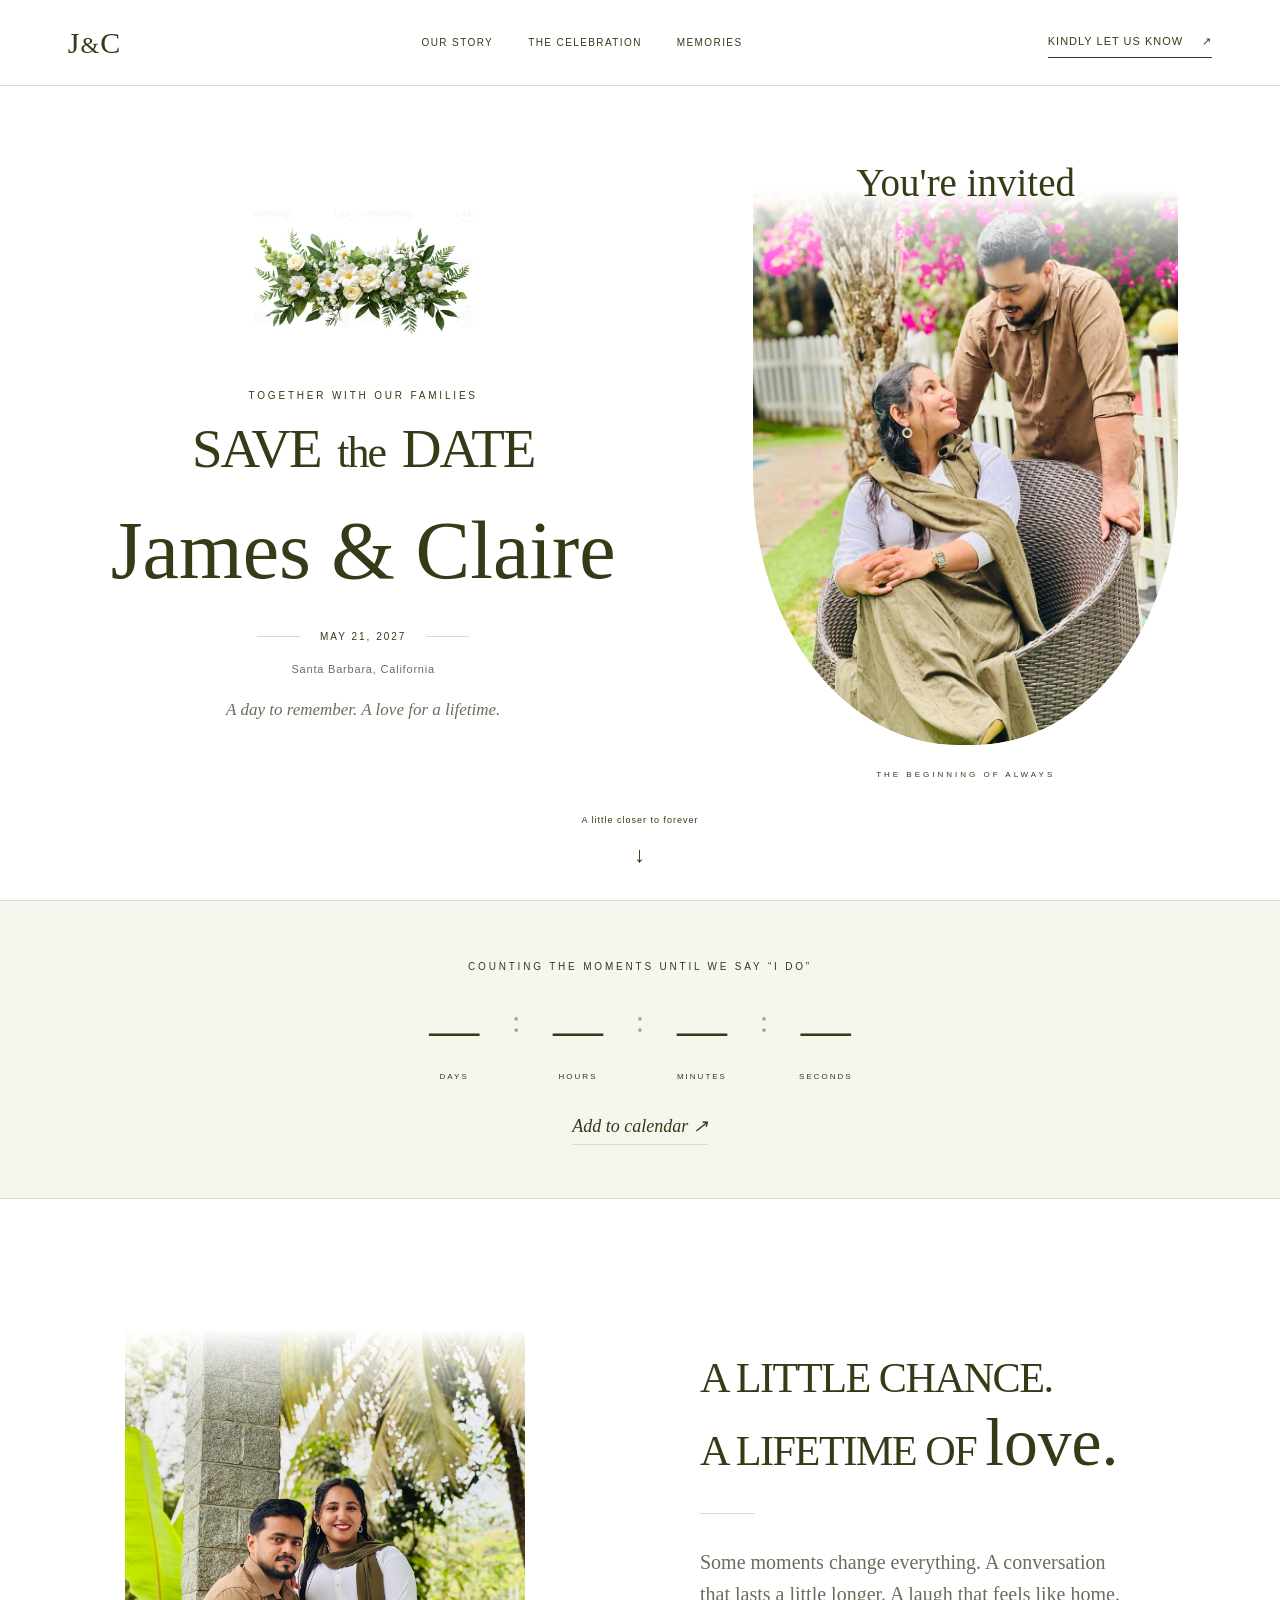
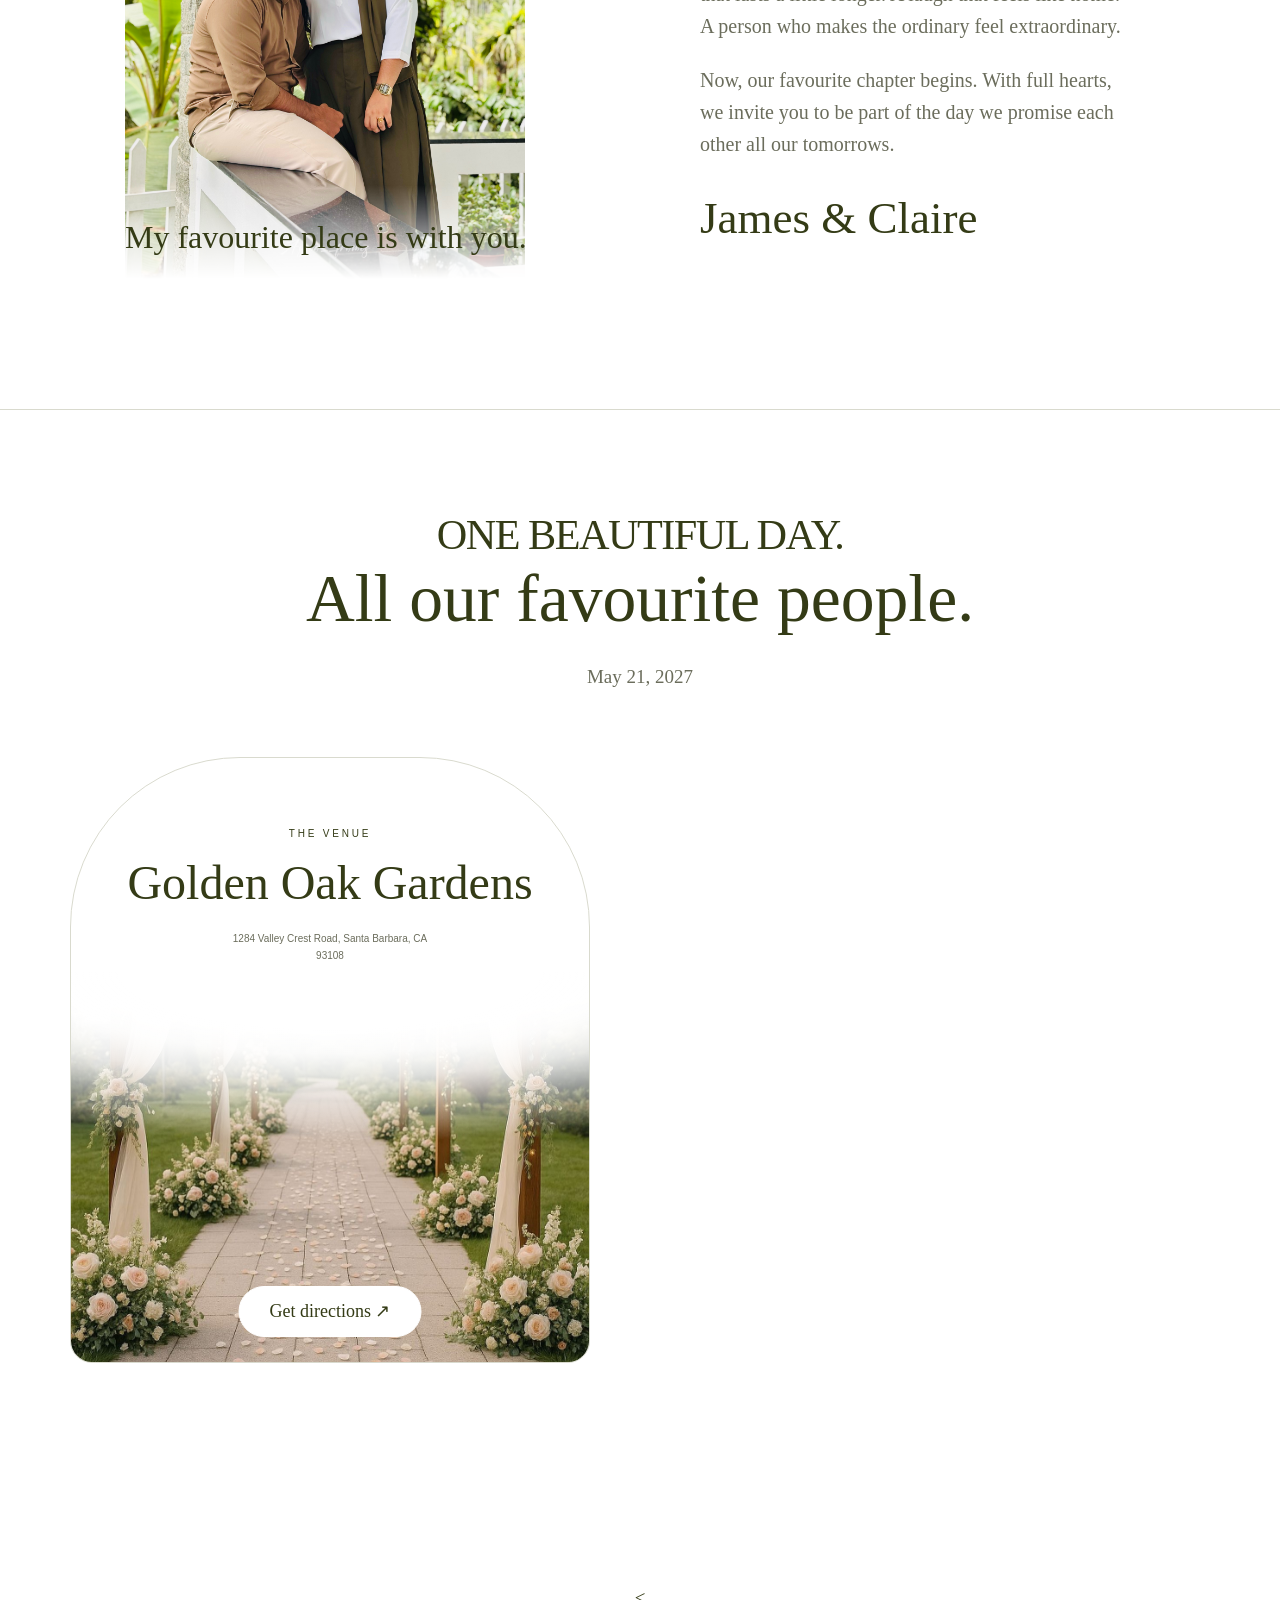
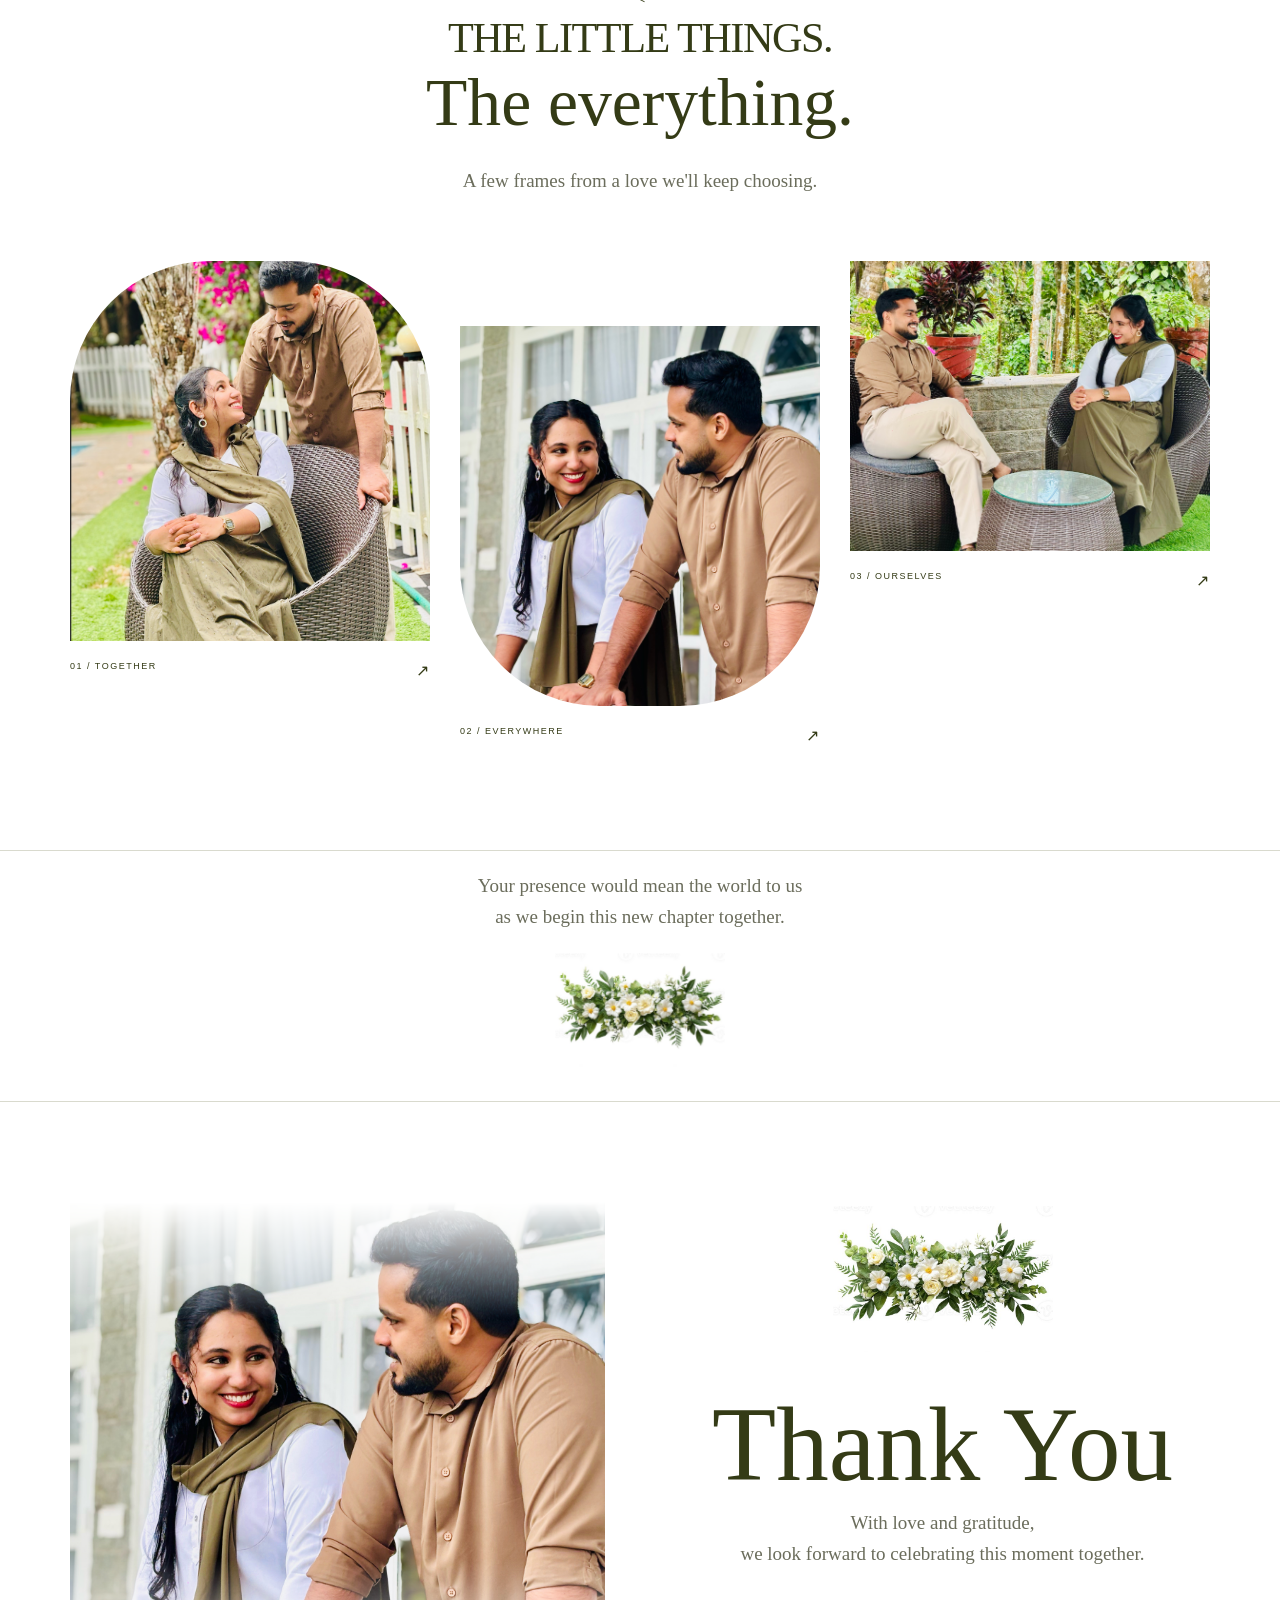
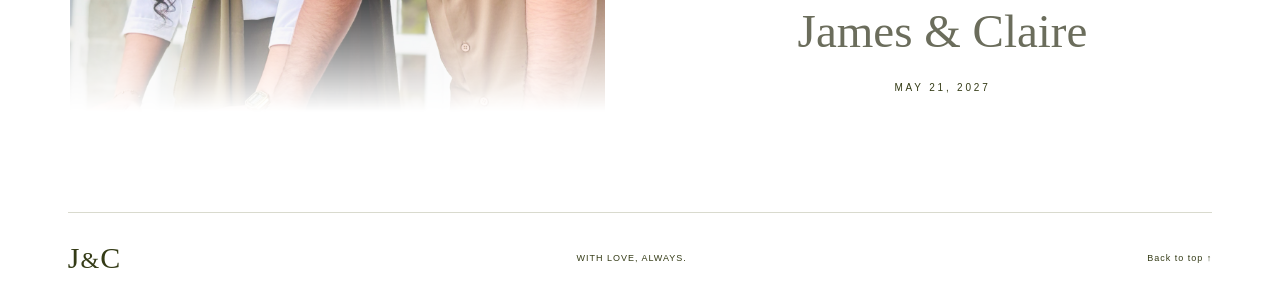
==== public/index.html @ ebfbc94f "Update wedding website design and content" ====
<!doctype html>
<html lang="en">
<head>
  <meta charset="utf-8"><meta name="viewport" content="width=device-width, initial-scale=1">
  <meta name="theme-color" content="#343b16">
  <meta name="description" content="An invitation to celebrate the wedding of James and Claire. Discover our story, celebration details, and RSVP.">
  <title>James & Claire — A day, a lifetime</title>
  <link rel="icon" href="assets/favicon.svg" type="image/svg+xml">
  <link rel="stylesheet" href="assets/fonts.css"><link rel="stylesheet" href="style.css">
  <script src="config.js" defer></script><script src="app.js" defer></script>
</head>
<body>
<a class="skip" href="#main">Skip to content</a>
<header class="header">
  <a class="monogram" href="#home" aria-label="Back to invitation">J<span>&</span>C</a>
  <nav class="desktop-nav" aria-label="Main navigation"><a href="#story">Our story</a><a href="#celebration">The celebration</a><a href="#gallery">Memories</a></nav>
  <a class="nav-rsvp" href="#rsvp">Kindly Let Us Know <span aria-hidden="true">↗</span></a>
  <button class="menu-toggle" aria-haspopup="dialog" aria-label="Open navigation">Menu <span aria-hidden="true">☰</span></button>
</header>
<dialog class="menu-dialog" aria-label="Navigation"><button class="menu-close" aria-label="Close navigation">Close ×</button><nav aria-label="Mobile navigation"><a href="#home">The invitation</a><a href="#story">Our story</a><a href="#celebration">The celebration</a><a href="#gallery">Memories</a></nav><p data-names>James & Claire</p></dialog>
<main id="main">
<section class="hero section" id="home" aria-labelledby="hero-title">
  <div class="hero-copy">
    <img class="botanical" src="assets/botanical.webp" width="249" height="78" alt="">
    <p class="eyebrow">Together with our families</p>
    <h1 id="hero-title">SAVE <em>the</em> DATE</h1>
    <p class="script names" data-names>James & Claire</p>
    <div class="date-line"><span></span><p data-date>May 21, 2027</p><span></span></div>
    <p class="location" data-location>Santa Barbara, California</p>
    
    <p class="hero-note">A day to remember. A love for a lifetime.</p>
  </div>
  <div class="hero-visual">
    <p class="invited script">You're invited</p>
    <div class="hero-photo"><img src="assets/couple.webp" alt="The couple sharing a quiet moment in a garden" width="139" height="215" fetchpriority="high"><video id="hero-video" muted loop playsinline preload="none" hidden aria-label="Wedding film"></video></div>
    <button id="video-toggle" class="video-toggle" hidden>Pause film</button>
    <p class="photo-caption">THE BEGINNING OF ALWAYS</p>
  </div>
  <a class="scroll-cue" href="#countdown">A little closer to forever <span aria-hidden="true">↓</span></a>
</section>
<section class="countdown-section section" id="countdown" aria-labelledby="countdown-title">
 <p class="eyebrow" id="countdown-title">Counting the moments until we say “I do”</p>
 <div class="countdown" role="timer" aria-label="Time until our wedding"><div><strong id="days">—</strong><span>Days</span></div><i>:</i><div><strong id="hours">—</strong><span>Hours</span></div><i>:</i><div><strong id="minutes">—</strong><span>Minutes</span></div><i>:</i><div><strong id="seconds">—</strong><span>Seconds</span></div></div>
 <p id="countdown-message" hidden></p><button class="text-link" id="calendar">Add to calendar <span aria-hidden="true">↗</span></button>
</section>
<section class="story section" id="story" aria-labelledby="story-title">
 <div class="story-photo reveal"><img src="assets/story.webp" loading="lazy" width="138" height="250" alt="Bride and groom together beneath a flowing veil"><span class="image-note script">My favourite place is with you.</span></div>
 <div class="story-copy reveal"><h2 id="story-title">A LITTLE CHANCE.<br>A LIFETIME OF <em>love.</em></h2><div class="small-rule"></div><p>Some moments change everything. A conversation that lasts a little longer. A laugh that feels like home. A person who makes the ordinary feel extraordinary.</p><p>Now, our favourite chapter begins. With full hearts, we invite you to be part of the day we promise each other all our tomorrows.</p><p class="script signature" data-names>James & Claire</p></div>
</section>
<section class="celebration section" id="celebration" aria-labelledby="celebration-title">
 <div class="section-heading reveal"><h2 id="celebration-title">ONE BEAUTIFUL DAY.<br><em>All our favourite people.</em></h2><p data-date>May 21, 2027</p></div>
 <div class="celebration-grid">
  <div class="venue-card reveal"><p class="eyebrow">The venue</p><h3 class="script" data-venue>Golden Oak Gardens</h3><p class="venue-address" data-address>1284 Valley Crest Road, Santa Barbara, CA 93108</p><div class="venue-photo"><img src="assets/venue.webp" loading="lazy" width="246" height="229" alt="An intimate garden venue with tables and warm string lights"><a id="directions" class="button light" target="_blank" rel="noopener noreferrer" href="https://www.google.com/maps/search/?api=1&query=Golden+Oak+Gardens+Santa+Barbara">Get directions ↗</a></div></div>
 </div>
</section>
<section class="gallery section" id="gallery" aria-labelledby="gallery-title"><div class="section-heading reveal"><<h2 id="gallery-title">THE LITTLE THINGS.<br><em>The everything.</em></h2><p>A few frames from a love we'll keep choosing.</p></div><div class="gallery-grid"><button class="gallery-item reveal" data-image="assets/couple.webp" data-caption="A little closer, always." aria-label="View garden portrait"><img src="assets/couple.webp" alt="Couple together in a garden" loading="lazy" width="139" height="215"><span>01 / Together <b aria-hidden="true">↗</b></span></button><button class="gallery-item reveal" data-image="assets/landscape.webp" data-caption="With you, wherever we go." aria-label="View mountain portrait"><img src="assets/landscape.webp" alt="Newlyweds embracing above a mountain lake" loading="lazy" width="138" height="188"><span>02 / Everywhere <b aria-hidden="true">↗</b></span></button><button class="gallery-item reveal" data-image="assets/party.webp" data-caption="Surrounded by our favourite people." aria-label="View wedding party"><img src="assets/party.webp" alt="The couple surrounded by their wedding party" loading="lazy" width="249" height="167"><span>03 / OURSELVES <b aria-hidden="true">↗</b></span></button></div></section>
<section class="rsvp section" id="rsvp" aria-labelledby="rsvp-title">
  <div class="rsvp-intro reveal">
    <p>Your presence would mean the world to us<br>as we begin this new chapter together.</p>
    <img src="assets/botanical.webp" class="botanical" alt=""
         loading="lazy" width="249" height="78">
  </div>
</section>
<section class="closing section" aria-labelledby="closing-title"><img class="closing-image" src="assets/landscape.webp" loading="lazy" alt="The couple overlooking a peaceful mountain lake" width="138" height="188"><div class="closing-copy reveal"><img class="botanical" src="assets/botanical.webp" loading="lazy" width="249" height="78" alt=""><h2 class="script" id="closing-title">Thank You</h2><p>With love and gratitude,<br>we look forward to celebrating this moment together.</p><p class="script closing-names" data-names>James & Claire</p><p class="eyebrow" data-date>May 21, 2027</p></div></section>
</main><footer><a class="monogram" href="#home" aria-label="Back to top">J<span>&</span>C</a><p>WITH LOVE, ALWAYS.</p><a href="#home">Back to top ↑</a></footer>
<dialog id="lightbox" aria-label="Wedding photograph"><button class="lightbox-close" aria-label="Close photograph">×</button><button class="lightbox-prev" aria-label="Previous photograph">←</button><figure><img id="lightbox-image" alt=""><figcaption id="lightbox-caption"></figcaption></figure><button class="lightbox-next" aria-label="Next photograph">→</button></dialog>
</body></html>
---- public/style.css ----
:root{--ink:#343b16;--muted:#6b6d5c;--line:#d9dace;--paper:#fff;--wash:#f6f6ef;--serif:'Cormorant Garamond',Georgia,serif;--display:'Bodoni Moda',Georgia,serif;--script:'Italianno','Brush Script MT',cursive}*{box-sizing:border-box}html{scroll-behavior:smooth;scroll-padding-top:85px}body{margin:0;background:var(--paper);color:var(--ink);font-family:var(--serif);font-size:19px;line-height:1.6}body:has(dialog[open]){overflow:hidden}a{color:inherit;text-decoration:none}button,input,select,textarea{font:inherit}button,a,input,select,textarea{-webkit-tap-highlight-color:transparent}button{cursor:pointer;color:inherit}button:disabled{cursor:wait;opacity:.6}button:focus-visible,a:focus-visible,input:focus-visible,select:focus-visible,textarea:focus-visible{outline:2px solid #778238;outline-offset:5px}button{border:0}img{display:block;max-width:100%;height:auto}p{margin:0 0 1.1em}h1,h2,h3,h4{margin:0;font-weight:500;line-height:1.2}h1,h2{font-family:var(--display)}h2{font-size:clamp(30px,3.3vw,48px);letter-spacing:-1.5px}h2 em{font:400 1.6em/1.15 var(--script);letter-spacing:0;text-transform:none}h3{font-size:23px}h4{font-size:22px}.script{font-family:var(--script);font-weight:400}.eyebrow,.photo-caption,.date-line,.location,.fine-print,.header,footer,.countdown span,.scroll-cue{font-family:Arial,sans-serif}.eyebrow{font-size:10px;letter-spacing:2.8px;text-transform:uppercase;line-height:1.8}.section{max-width:1320px;margin:auto;padding:100px 70px}.header{height:86px;padding:0 5.3%;display:flex;align-items:center;justify-content:space-between;border-bottom:1px solid var(--line);background:#ffffffed;position:sticky;top:0;z-index:20;backdrop-filter:blur(16px)}.monogram{font:30px var(--serif);letter-spacing:-4px}.monogram span{font:24px var(--script);padding:0 5px}.desktop-nav{display:flex;gap:35px;font-size:10px;text-transform:uppercase;letter-spacing:1.4px}.desktop-nav a{position:relative}.desktop-nav a:after{content:'';position:absolute;bottom:-7px;left:0;right:100%;height:1px;background:var(--ink);transition:right .3s}.desktop-nav a:hover:after{right:0}.nav-rsvp{font-size:11px;letter-spacing:1px;text-transform:uppercase;border-bottom:1px solid var(--ink);padding:6px 0}.nav-rsvp span{margin-left:15px}.menu-toggle{display:none;background:none;font-size:12px}.skip{position:fixed;top:-100px;left:20px;padding:12px;background:var(--ink);color:white;z-index:100}.skip:focus{top:10px}.hero{min-height:calc(100svh - 86px);display:grid;grid-template-columns:1.2fr 1fr;align-items:center;column-gap:65px;position:relative;padding-top:48px;padding-bottom:100px;text-align:center}.hero-copy{padding:12px 0}.botanical{width:220px;margin:0 auto 30px;mix-blend-mode:multiply}.hero h1{font-size:clamp(34px,4.3vw,64px);letter-spacing:-2px;white-space:nowrap}.hero h1 em{font:400 .8em var(--script);padding:0 5px}.names{font-size:clamp(58px,6.4vw,93px);line-height:1.2;margin:20px 0 28px}.date-line{display:flex;justify-content:center;align-items:center;gap:20px;font-size:10px;text-transform:uppercase;letter-spacing:2px}.date-line p{margin:0}.date-line span{width:43px;height:1px;background:var(--line)}.location{font-size:11px;color:var(--muted);letter-spacing:.8px;margin-top:16px}.button{display:inline-flex;align-items:center;justify-content:center;gap:36px;background:var(--ink);color:white;border:1px solid var(--ink);border-radius:30px;padding:12px 30px;font-size:18px;line-height:1.4;transition:background .25s,transform .25s}.button:hover{background:#50592c;transform:translateY(-2px)}.hero .button{margin-top:20px}.hero-note{font-style:italic;font-size:17px;color:var(--muted);margin:18px 0 0}.hero-visual{position:relative;max-width:425px;width:100%;justify-self:center}.invited{font-size:39px;position:relative;z-index:2;margin:0 0 -25px}.hero-photo{height:min(61vw,555px);overflow:hidden;border-radius:0 0 48% 48%;position:relative;mask-image:linear-gradient(transparent,#000 20%);-webkit-mask-image:linear-gradient(transparent,#000 20%)}.hero-photo img,.hero-photo video{width:100%;height:100%;object-fit:cover}.hero-photo video{position:absolute;inset:0}.photo-caption{font-size:8px;letter-spacing:3px;margin:24px 0 0}.video-toggle{position:absolute;bottom:45px;left:50%;transform:translateX(-50%);padding:8px 18px;border-radius:25px;background:#ffffffdf;font-size:15px}.scroll-cue{position:absolute;bottom:28px;left:50%;transform:translateX(-50%);font-size:9px;letter-spacing:1px;white-space:nowrap}.scroll-cue span{display:block;font-size:22px;margin-top:9px}.countdown-section{text-align:center;border-top:1px solid var(--line);border-bottom:1px solid var(--line);padding-top:57px;padding-bottom:53px;background:var(--wash);max-width:none}.countdown{display:flex;justify-content:center;gap:25px;align-items:flex-start;margin:27px 0}.countdown strong{font-family:var(--display);font-weight:500;font-size:50px;font-variant-numeric:tabular-nums;line-height:1.1}.countdown div{min-width:65px}.countdown span{display:block;font-size:8px;letter-spacing:2px;text-transform:uppercase;margin-top:13px}.countdown i{font:32px var(--serif);opacity:.4}.text-link{background:none;font-size:18px;font-style:italic;border-bottom:1px solid var(--line);padding:0 0 3px}.story{display:grid;grid-template-columns:1fr 1fr;gap:120px;align-items:center;padding-top:130px;padding-bottom:130px}.story-photo{position:relative;max-width:400px;margin:auto;width:100%}.story-photo img{width:100%;height:550px;object-fit:cover;mask-image:linear-gradient(transparent,#000 17%,#000 83%,transparent);-webkit-mask-image:linear-gradient(transparent,#000 17%,#000 83%,transparent)}.image-note{position:absolute;bottom:15px;left:0;right:0;text-align:center;font-size:32px;white-space:nowrap}.story-copy>p:not(.eyebrow):not(.signature){color:var(--muted);font-size:20px;max-width:430px}.small-rule{height:1px;background:var(--line);width:55px;margin:32px 0}.signature{font-size:45px;margin-bottom:0}.celebration{border-top:1px solid var(--line);padding-top:100px}.section-heading{text-align:center;margin:0 auto 65px}.section-heading>p:last-child:not(.eyebrow){color:var(--muted);margin-top:24px}.celebration-grid{display:grid;grid-template-columns:1fr 1fr;gap:100px;align-items:center}.venue-card{text-align:center;border:1px solid var(--line);padding:32px 25px 0;border-radius:170px 170px 22px 22px;overflow:hidden}.venue-card>.eyebrow{margin-top:35px}.venue-card h3{font-size:48px}.venue-address{font-family:Arial,sans-serif;font-size:10px;max-width:220px;margin:18px auto;line-height:1.7;color:var(--muted)}.venue-photo{position:relative;margin:0 -25px;overflow:hidden}.venue-photo img{width:100%;height:360px;object-fit:cover;mask-image:linear-gradient(transparent,#000 25%)}.
/* VENUE CARD */
.venue-card {
  position: relative;
  text-align: center;
  border: 1px solid var(--line);
  padding: 32px 25px 0;
  border-radius: 170px 170px 22px 22px;
  overflow: hidden;
  background: #fff;
}

.venue-card > .eyebrow {
  position: relative;
  z-index: 2;
  margin-top: 35px;
}

.venue-card h3 {
  position: relative;
  z-index: 2;
  font-size: 48px;
}

.venue-address {
  position: relative;
  z-index: 2;
  font-family: Arial, sans-serif;
  font-size: 10px;
  max-width: 220px;
  margin: 18px auto;
  line-height: 1.7;
  color: var(--muted);
}

/* VENUE IMAGE - SMOOTH BLENDING */
.venue-photo {
  position: relative;
  margin: -35px -25px 0;
  overflow: hidden;
  background: #fff;
}

.venue-photo img {
  display: block;
  width: 100%;
  height: 390px;
  object-fit: cover;
  object-position: center 58%;

  -webkit-mask-image: linear-gradient(
    to bottom,
    transparent 0%,
    rgba(0, 0, 0, 0.12) 8%,
    rgba(0, 0, 0, 0.4) 18%,
    rgba(0, 0, 0, 0.75) 30%,
    #000 43%,
    #000 100%
  );

  mask-image: linear-gradient(
    to bottom,
    transparent 0%,
    rgba(0, 0, 0, 0.12) 8%,
    rgba(0, 0, 0, 0.4) 18%,
    rgba(0, 0, 0, 0.75) 30%,
    #000 43%,
    #000 100%
  );
}

/* DIRECTIONS BUTTON */
.venue-photo a {
  position: absolute;
  z-index: 3;
  bottom: 25px;
  left: 50%;
  transform: translateX(-50%);
  white-space: nowrap;
}

.button.light {
  background: white;
  color: var(--ink);
  border-color: white;
}

.button.light:hover {
  background: var(--wash);
}

/* MOBILE RESPONSIVENESS */
/* VENUE CARD */
.venue-card {
  position: relative;
  text-align: center;
  border: 1px solid var(--line);
  padding: 32px 25px 0;
  border-radius: 170px 170px 22px 22px;
  overflow: hidden;
  background: #fff;
}

.venue-card > .eyebrow {
  position: relative;
  z-index: 3;
  margin-top: 35px;
}

.venue-card h3 {
  position: relative;
  z-index: 3;
  font-size: 48px;
}

.venue-address {
  position: relative;
  z-index: 3;
  font-family: Arial, sans-serif;
  font-size: 10px;
  max-width: 220px;
  margin: 18px auto;
  line-height: 1.7;
  color: var(--muted);
}

/* VENUE PHOTO */
.venue-photo {
  position: relative;
  margin: -10px -25px 0;
  overflow: hidden;
  background: #fff;
}

.venue-photo img {
  display: block;
  width: 100%;
  height: 390px;
  object-fit: cover;
  object-position: center center;
}

/* U-SHAPED BLENDING OVERLAY */
.venue-photo::before {
  content: "";
  position: absolute;
  top: 0;
  left: 0;
  width: 100%;
  height: 190px;
  z-index: 2;
  pointer-events: none;

  background:
    radial-gradient(
      120% 170px at 50% 0%,
      rgba(255, 255, 255, 1) 0%,
      rgba(255, 255, 255, 1) 34%,
      rgba(255, 255, 255, 0.95) 48%,
      rgba(255, 255, 255, 0.78) 62%,
      rgba(255, 255, 255, 0.42) 78%,
      rgba(255, 255, 255, 0) 100%
    );
}

/* BUTTON */
.venue-photo a {
  position: absolute;
  z-index: 3;
  bottom: 25px;
  left: 50%;
  transform: translateX(-50%);
  white-space: nowrap;
}

.button.light {
  background: white;
  color: var(--ink);
  border-color: white;
}

.button.light:hover {
  background: var(--wash);
}

/* MOBILE */
@media (max-width: 700px) {
  .venue-card {
    max-width: 410px;
    margin: auto;
  }

  .venue-card h3 {
    font-size: 45px;
  }

  .venue-photo img {
    height: 330px;
  }

  .venue-photo::before {
    height: 200px;
    background:
      radial-gradient(
        120% 145px at 50% 0%,
        rgba(255, 255, 255, 1) 0%,
        rgba(255, 255, 255, 1) 1%,
        rgba(255, 255, 255, 0.95) 13%,
        rgba(255, 255, 255, 0.78) 27%,
        rgba(255, 255, 255, 0.42) 38%,
        rgba(255, 255, 255, 0) 100%
      );
  }

  .venue-photo a {
    bottom: 20px;
  }
}
.button.light{background:white;color:var(--ink);border-color:white}.button.light:hover{background:var(--wash)}.timeline h3{font:20px var(--display);margin-bottom:38px}.timeline ol{list-style:none;padding:0;margin:0}.timeline li{display:grid;grid-template-columns:90px 1fr;gap:23px;position:relative;padding-bottom:33px}.timeline li:not(:last-child):before{position:absolute;content:'';width:1px;background:var(--line);left:90px;top:12px;bottom:-10px}.timeline li:after{position:absolute;content:'';width:5px;height:5px;left:88px;top:10px;background:var(--ink);border-radius:50%}.timeline time{font-size:23px;white-space:nowrap}.timeline time small{font:8px Arial}.timeline p{font-size:16px;color:var(--muted);margin:7px 0 0}.fine-print{font-size:10px;color:var(--muted);line-height:1.6}.attire{background:var(--wash);display:grid;grid-template-columns:1fr 1fr;gap:80px;align-items:center;margin-top:40px}.attire h2{font-size:32px}.attire>div>p:last-child{color:var(--muted);margin-top:25px}.attire-options{display:flex;gap:32px;text-align:center}.attire-options article{flex:1}.attire-options img{width:125px;height:155px;object-fit:cover;border-radius:60px 60px 15px 15px;margin:0 auto 20px}.attire-options h3{font-size:17px;text-transform:uppercase;letter-spacing:1px}.attire-options p{font-size:16px;color:var(--muted);margin:8px 0 15px}.swatches{display:flex;justify-content:center;gap:5px}.swatches i{height:12px;width:20px;border-radius:10px;background:#29302a}.swatches i:nth-child(2){background:#265e48}.swatches i:nth-child(3){background:#8b9675}.swatches i:nth-child(4){background:#b78c86}.swatches.dark i:nth-child(1){background:#171915}.swatches.dark i:nth-child(2){background:#44473f}.swatches.dark i:nth-child(3){background:#747852}.gallery{padding-top:120px}.gallery-grid{display:grid;grid-template-columns:1fr 1fr 1fr;gap:30px;align-items:start}.gallery-item{padding:0;background:none;text-align:left;overflow:hidden}.gallery-item img{height:380px;width:100%;object-fit:cover;border-radius:140px 140px 0 0;transition:transform .7s,filter .7s}.gallery-item:nth-child(2){margin-top:65px}.gallery-item:nth-child(2) img{border-radius:0 0 140px 140px}.gallery-item:nth-child(3) img{height:290px;border-radius:0}.gallery-item:hover img{transform:scale(1.025);filter:sepia(.1)}.gallery-item span{display:flex;justify-content:space-between;font:9px Arial;letter-spacing:1.5px;text-transform:uppercase;margin:20px 0 5px}.gallery-item b{font-size:16px;font-weight:400}.rsvp {
    display: grid;
    grid-template-columns: 1fr;
    gap: 0;
    align-items: start;
    border-top: 1px solid var(--line);
    padding-top: 35px;
    padding-bottom: 35px;
}.rsvp-intro{text-align:center}.rsvp h2{font-size:32px}.rsvp h2 em{font-size:115px;line-height:1.2}.rsvp-intro>p{color:var(--muted)}.rsvp-deadline{font-style:italic;margin-top:30px}.rsvp-intro .botanical{width: 200px;margin: 15px auto 0;}.response-card{border:1px solid #bfc3ac;padding:33px;border-radius:28px;background:#fdfdf9}.response-card h3{font-size:29px;margin-bottom:25px}.response-card label,.response-card legend{font-size:15px;display:block;margin:15px 0 7px}.response-card input:not([type=radio]),.response-card select,.response-card textarea{width:100%;border:1px solid #d4d7c9;border-radius:4px;padding:11px 12px;background:white;color:var(--ink);font-size:16px;min-width:0}.response-card textarea{resize:vertical;min-height:100px}.response-card fieldset{border:0;margin:20px 0;padding:0}.response-card legend{padding:0}.response-card .choice{display:flex;align-items:center;gap:10px;background:#edeee6;padding:11px 12px;margin:7px 0;cursor:pointer}.choice input{accent-color:var(--ink);width:16px;height:16px}.choice:has(input:checked){background:#e1e6d2;outline:1px solid #9ba580}.form-row{display:grid;grid-template-columns:1fr 1fr;gap:15px}.submit{margin-top:20px;width:100%;font-size:17px}.form-status{margin:14px 0 0;font-size:16px}.form-status.error{color:#8a3428}.response-card .fine-print{text-align:center;margin:15px 0 0}.honey{position:absolute;width:1px;height:1px;overflow:hidden;clip-path:inset(50%)}.closing{position:relative;min-height:620px;text-align:center;display:grid;grid-template-columns:1fr 1fr;gap:70px;align-items:center;border-top:1px solid var(--line)}.closing-image{width:100%;height:510px;object-fit:cover;mask-image:linear-gradient(transparent,#000 23%,#000 70%,transparent);-webkit-mask-image:linear-gradient(transparent,#000 23%,#000 70%,transparent)}.closing-copy h2{font-size:105px;line-height:1.2;letter-spacing:0}.closing-copy>p:not(.eyebrow){color:var(--muted)}.closing-copy .closing-names{font-size:47px;margin:25px 0 10px;color:var(--ink)}footer{margin:0 5.3%;padding:28px 0;border-top:1px solid var(--line);display:flex;justify-content:space-between;align-items:center;font-size:9px;letter-spacing:1px}footer p{margin:0}dialog{border:0}dialog::backdrop{background:#101a12ed;backdrop-filter:blur(8px)}#lightbox{background:transparent;color:white;width:100vw;max-width:100vw;height:100dvh;max-height:100dvh;padding:60px;overflow:hidden}#lightbox[open]{display:flex;align-items:center;justify-content:center}#lightbox figure{margin:0;display:flex;flex-direction:column;align-items:center;gap:20px}#lightbox-image{max-height:75dvh;max-width:75vw;width:auto;min-height:300px;object-fit:contain}#lightbox-caption{font-style:italic;font-size:21px;text-align:center}#lightbox button{position:absolute;background:transparent;color:white;font-size:35px;width:50px;height:50px;border:1px solid #ffffff50;border-radius:50%}.lightbox-close{right:25px;top:25px}.lightbox-prev{left:20px}.lightbox-next{right:20px}.menu-dialog{width:100%;max-width:100%;height:100dvh;max-height:100dvh;padding:80px 35px;background:var(--wash);color:var(--ink)}.menu-dialog nav{display:flex;flex-direction:column;gap:25px;font-size:35px}.menu-dialog p{font:50px var(--script);margin-top:50px}.menu-close{position:absolute;right:25px;top:22px;background:none;font-size:18px}.motion .reveal{opacity:0;transform:translateY(28px);transition:opacity .9s,transform 1s}.motion .reveal.visible{opacity:1;transform:translateY(0)}[hidden]{display:none!important}
@media(min-width:1500px){.hero{min-height:800px}.hero-photo{height:590px}}
@media(max-width:1000px){.section{padding-left:38px;padding-right:38px}.hero{gap:20px}.hero h1{font-size:40px}.story,.celebration-grid,.rsvp{gap:50px}.story-photo img{height:470px}.gallery-item img{height:300px}.attire{gap:35px}.closing{gap:35px}.closing-copy h2{font-size:85px}.timeline li{grid-template-columns:75px 1fr}.timeline li:after{left:73px}.timeline li:not(:last-child):before{left:75px}.timeline p{font-size:15px}}
@media(max-width:700px){html{scroll-padding-top:68px}body{font-size:18px}.header{height:68px;padding:0 23px}.desktop-nav,.nav-rsvp{display:none}.menu-toggle{display:block}.section{padding:72px 25px}.hero{display:flex;flex-direction:column;padding-top:30px;padding-bottom:72px;min-height:0;gap:15px}.hero-copy{width:100%;padding:0}.hero .botanical{width:205px;margin-bottom:22px}.hero .eyebrow{font-size:8px;letter-spacing:2px}.hero h1{font-size:clamp(32px,9vw,53px);letter-spacing:-1.2px}.names{font-size:65px;margin:10px 0 20px}.hero .button{margin-top:12px;padding:10px 27px;font-size:16px}.hero-note{display:none}.hero-visual{max-width:340px;margin-top:15px}.invited{font-size:32px;margin-bottom:-27px}.hero-photo{height:410px}.photo-caption{font-size:7px;margin-top:18px;letter-spacing:2.2px}.scroll-cue{font-size:8px;bottom:15px}.scroll-cue span{font-size:18px;margin-top:0}.countdown-section{padding-top:43px;padding-bottom:43px}.countdown-section .eyebrow{font-size:8px;letter-spacing:1.8px}.countdown{gap:10px}.countdown strong{font-size:38px}.countdown div{min-width:49px}.countdown span{font-size:7px;letter-spacing:1px}.countdown i{font-size:25px}.story{display:flex;flex-direction:column-reverse;gap:25px;text-align:center}.story-copy>p:not(.eyebrow):not(.signature){font-size:19px}.small-rule{margin:25px auto}.story-photo{max-width:330px}.story-photo img{height:470px}.image-note{font-size:30px;white-space:normal;bottom:5px}h2{font-size:32px;letter-spacing:-.7px}.section-heading{margin-bottom:45px}.celebration-grid{display:block}.venue-card{max-width:410px;margin:auto}.venue-card h3{font-size:45px}.venue-photo img{height:310px}.timeline{padding:60px 12px 0;max-width:420px;margin:auto}.timeline h3{text-align:center;font-size:21px}.timeline li{grid-template-columns:80px 1fr;gap:25px}.timeline li:after{left:78px}.timeline li:not(:last-child):before{left:80px}.timeline p{font-size:16px}.attire{display:block;text-align:center;margin-top:0}.attire-options{max-width:360px;margin:35px auto 0;gap:25px}.attire-options img{height:160px}.gallery-grid{grid-template-columns:1fr 1fr;gap:20px}.gallery-item img{height:230px}.gallery-item:nth-child(2){margin-top:45px}.gallery-item:nth-child(3){grid-column:1/-1;width:80%;margin:15px auto 0}.gallery-item:nth-child(3) img{height:250px}.gallery-item span{font-size:8px;letter-spacing:.7px}.rsvp{display:block;padding: 25px 20px;}.rsvp-intro .botanical{width:180px;margin-top:20px;margin-bottom:35px}.response-card{padding:25px 20px;max-width:430px;margin:auto}.response-card h3{font-size:27px}.form-row{gap:10px}.response-card label{font-size:14px}.closing{display:flex;flex-direction:column;padding-top:0;gap:0}.closing-image{max-width:400px;height:400px}.closing-copy{margin-top:-20px;position:relative}.closing-copy .botanical{width:180px;margin-bottom:15px}.closing-copy h2{font-size:92px}.closing-copy>p{font-size:17px}footer{margin:0 23px;gap:12px;font-size:7px}footer .monogram{font-size:26px}#lightbox{padding:65px 45px}#lightbox button{width:38px;height:38px;font-size:24px}.lightbox-prev{left:5px}.lightbox-next{right:5px}#lightbox-image{max-width:78vw;min-height:0;max-height:70dvh}}
@media(prefers-reduced-motion:reduce){html{scroll-behavior:auto}*,*:before,*:after{animation:none!important;transition:none!important}.motion .reveal{opacity:1;transform:none}.button:hover,.gallery-item:hover img{transform:none}}




/* Smooth, elegant wedding entrance */

.hero .botanical {
  opacity: 0;
  animation: flowerReveal 1.8s cubic-bezier(0.16, 1, 0.3, 1) 0.15s both;
}

.hero .eyebrow {
  opacity: 0;
  animation: headingReveal 1.4s cubic-bezier(0.16, 1, 0.3, 1) 0.55s both;
}

.hero h1 {
  opacity: 0;
  animation: headingReveal 1.5s cubic-bezier(0.16, 1, 0.3, 1) 0.7s both;
}

.hero .names {
  opacity: 0;
  animation: namesReveal 1.8s cubic-bezier(0.16, 1, 0.3, 1) 1.0s both;
}

.hero .date-line,
.hero .location,
.hero-copy > .button {
  opacity: 0;
  animation: detailsReveal 1.25s cubic-bezier(0.16, 1, 0.3, 1) 1.5s both;
}

.hero .location {
  animation-delay: 1.6s;
}

.hero-copy > .button {
  animation-delay: 1.7s;
}

.hero .invited {
  opacity: 0;
  animation: photoTextReveal 1.4s cubic-bezier(0.16, 1, 0.3, 1) 1.9s both;
}

.hero .hero-photo {
  opacity: 0;
  animation: photoRiseReveal 1.8s cubic-bezier(0.16, 1, 0.3, 1) 2.0s both;
}

/* Gentle movement with a long, smooth finish */

@keyframes flowerReveal {
  from {
    opacity: 0;
    transform: scale(0.97);
  }
  to {
    opacity: 1;
    transform: scale(1);
  }
}

@keyframes headingReveal {
  from {
    opacity: 0;
    transform: translateX(-16px);
  }
  to {
    opacity: 1;
    transform: translateX(0);
  }
}

@keyframes namesReveal {
  from {
    opacity: 0;
    transform: translateY(8px);
  }
  to {
    opacity: 1;
    transform: translateY(0);
  }
}

@keyframes detailsReveal {
  from {
    opacity: 0;
    transform: translateY(5px);
  }
  to {
    opacity: 1;
    transform: translateY(0);
  }
}

@keyframes photoTextReveal {
  from {
    opacity: 0;
    transform: translateY(6px);
  }
  to {
    opacity: 1;
    transform: translateY(0);
  }
}

@keyframes photoRiseReveal {
  from {
    opacity: 0;
    transform: translateY(18px);
  }
  to {
    opacity: 1;
    transform: translateY(0);
  }
}
/* Reduce excess spacing around RSVP introduction */
.rsvp-intro {
    padding-bottom: 15px !important;
    margin-bottom: 0 !important;
}

.rsvp-intro .botanical {
    margin-top: 15px !important;
    margin-bottom: 0 !important;
    width: 170px;
}

.rsvp {
    padding-top: 20px !important;
    padding-bottom: 20px !important;
}
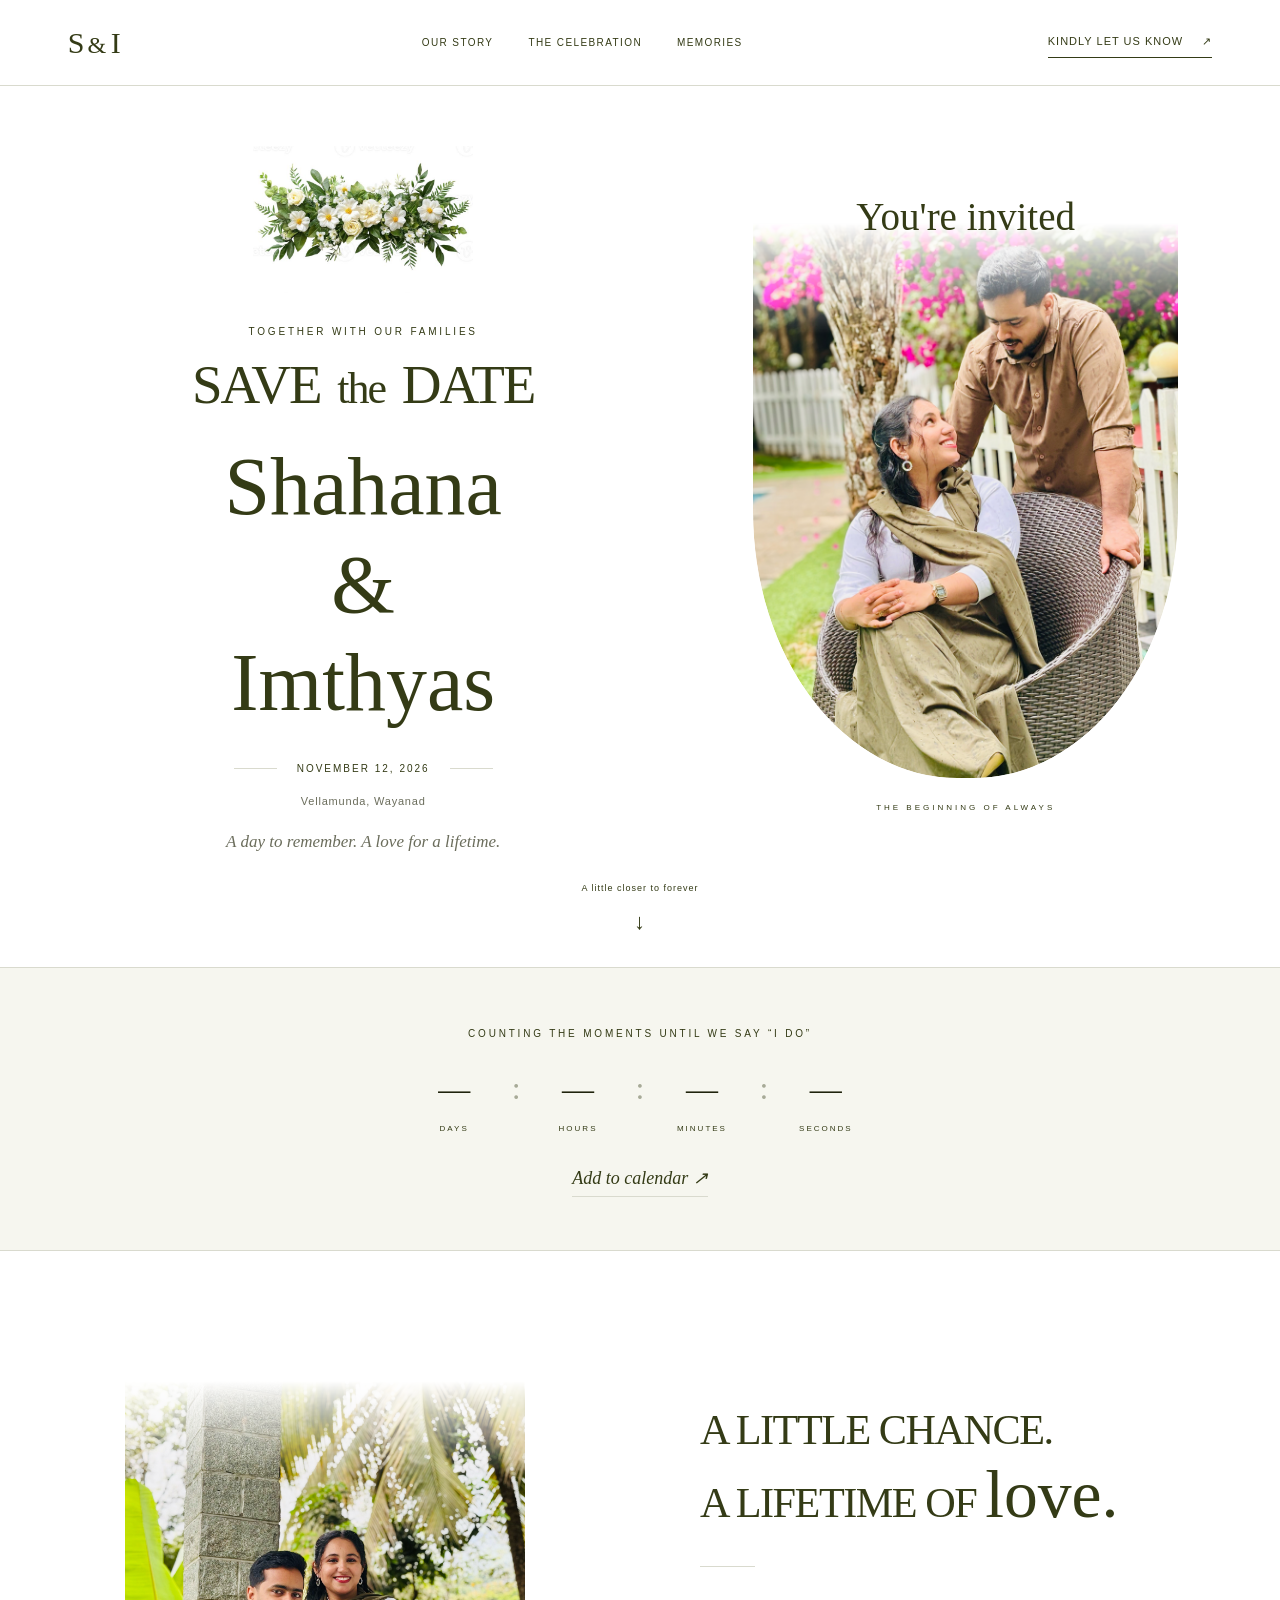
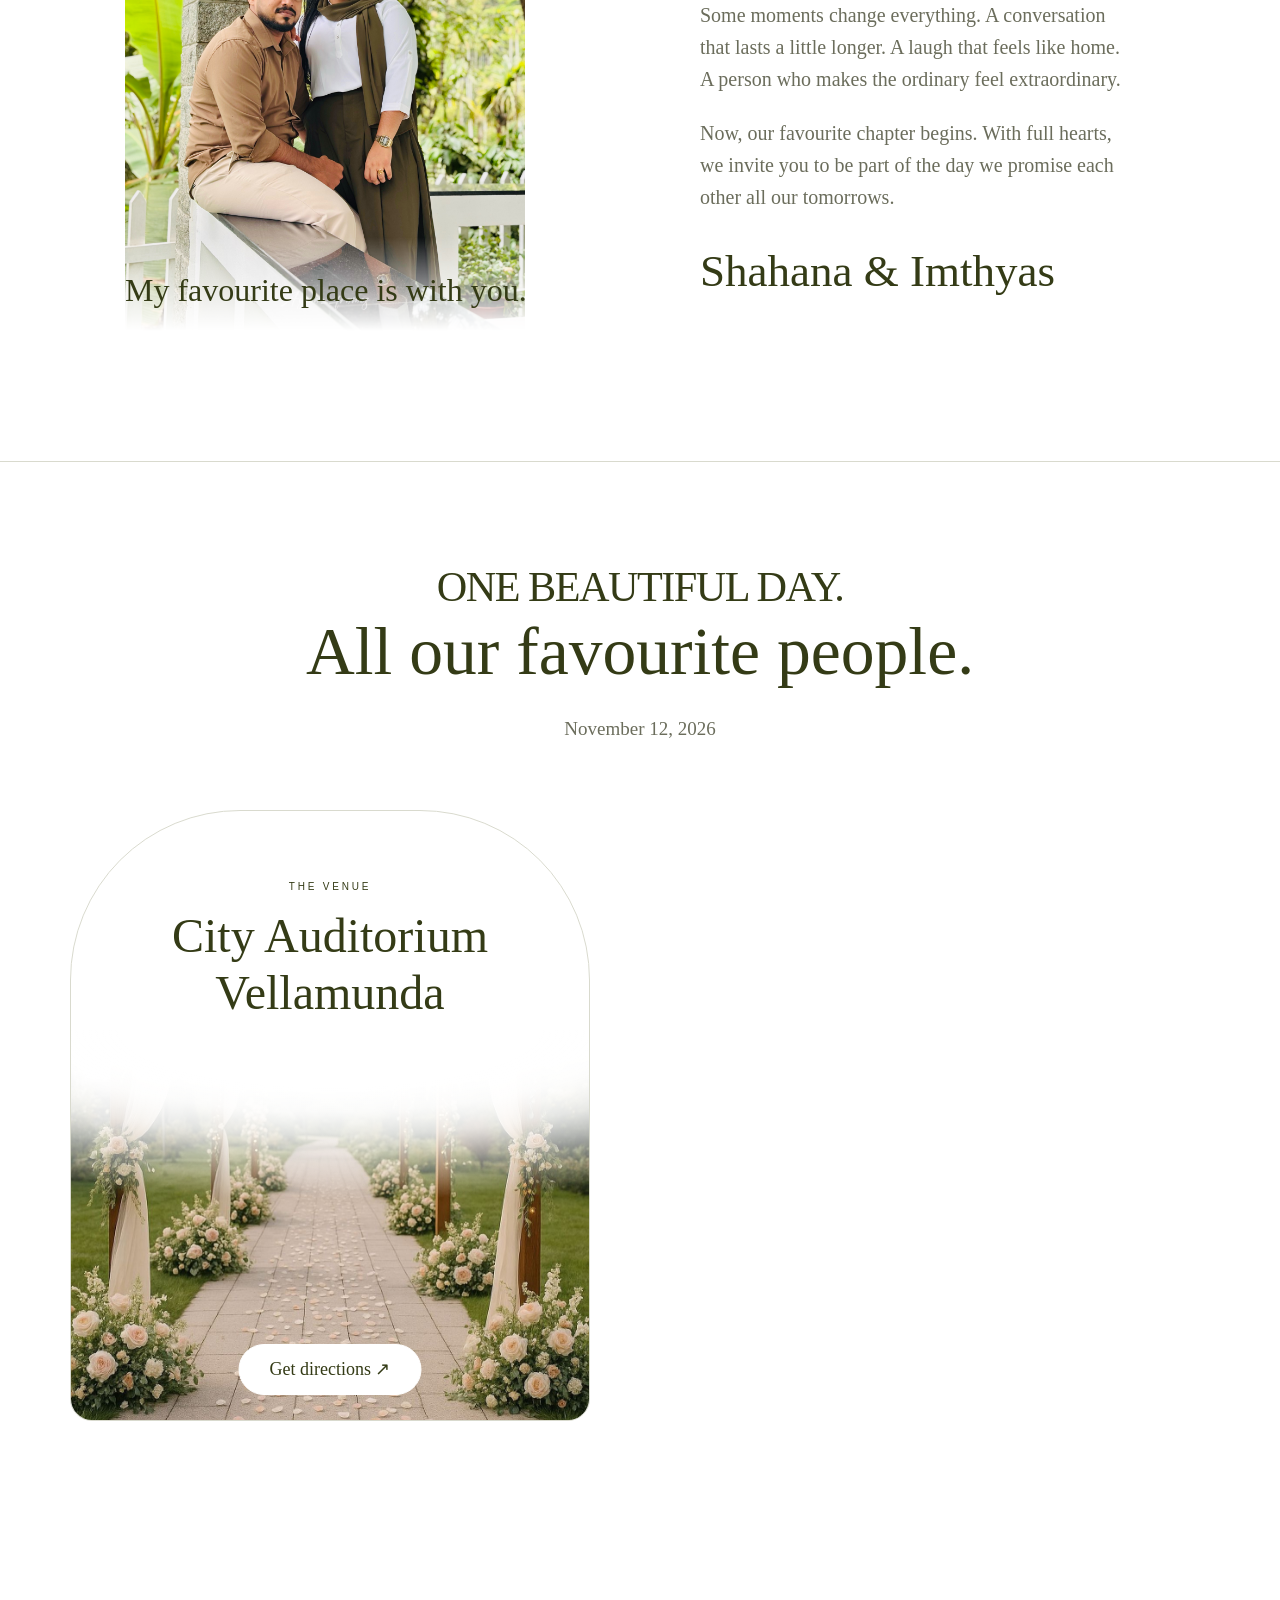
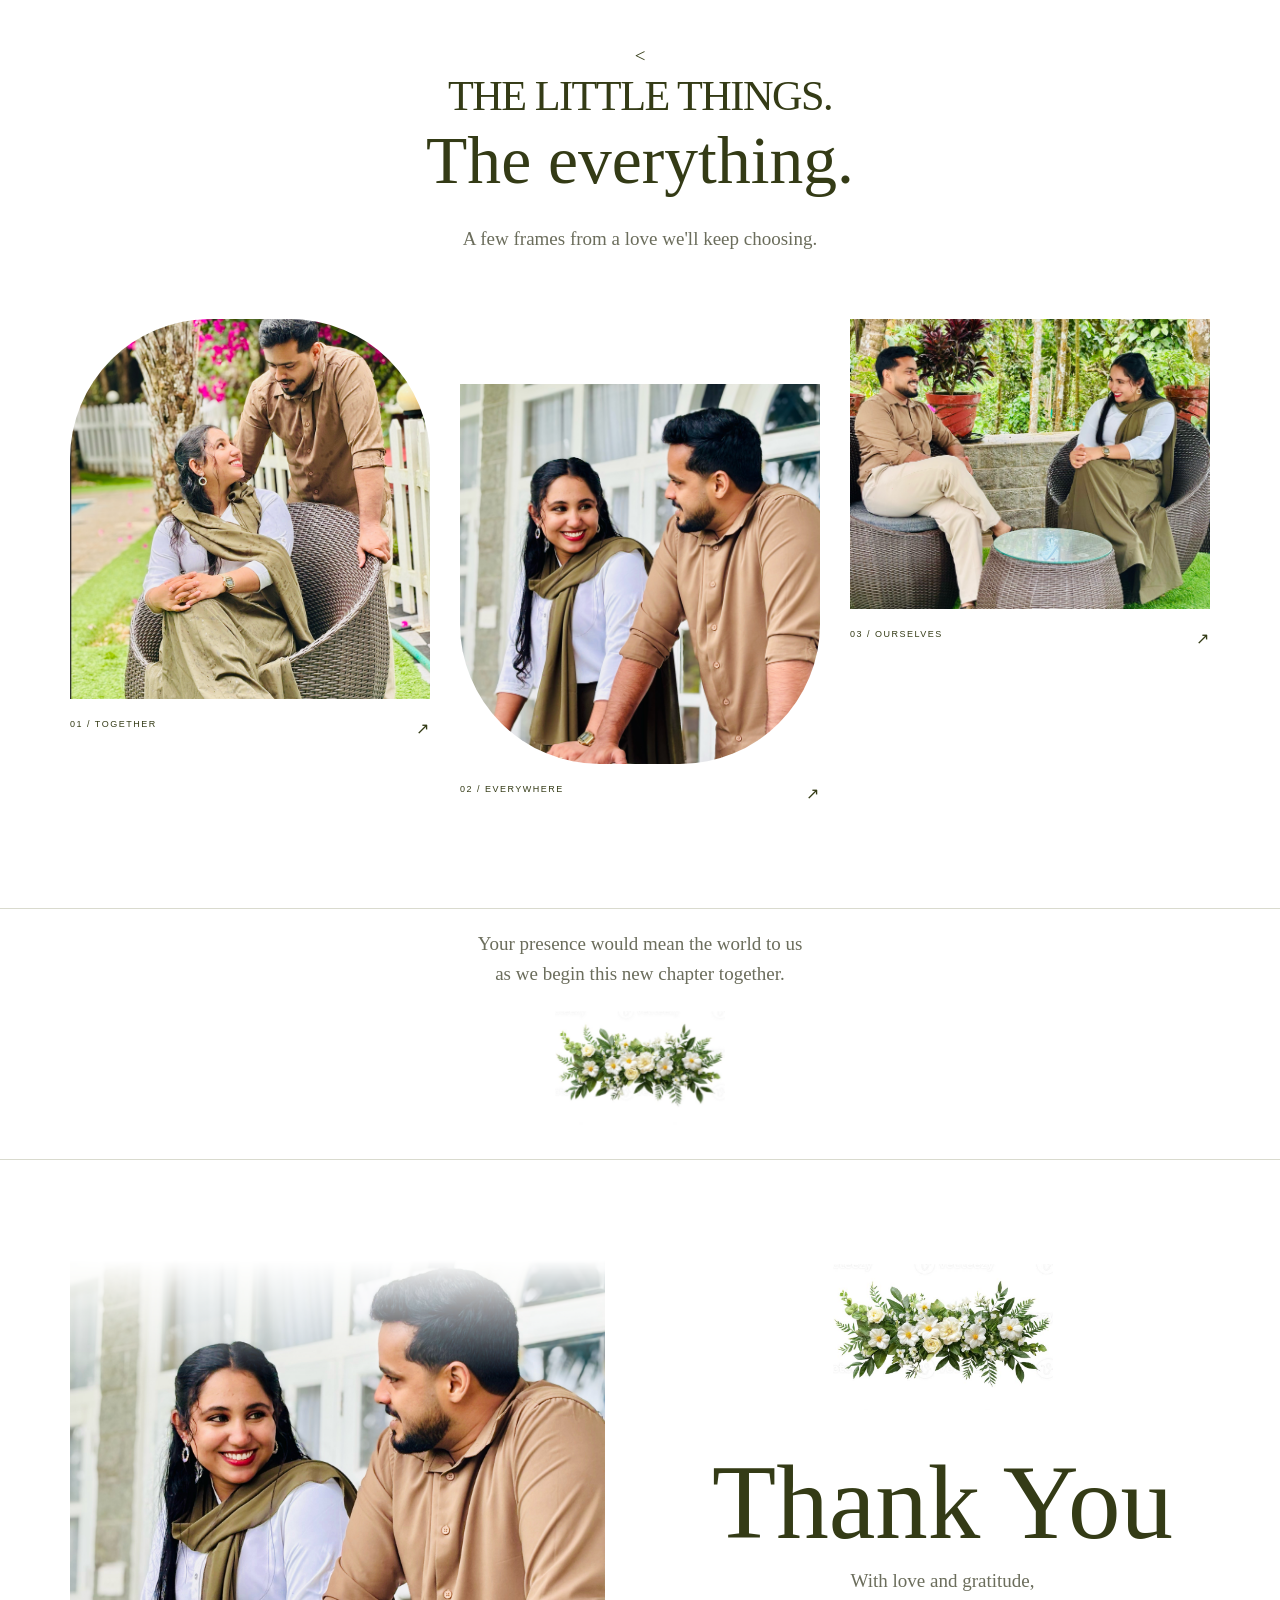
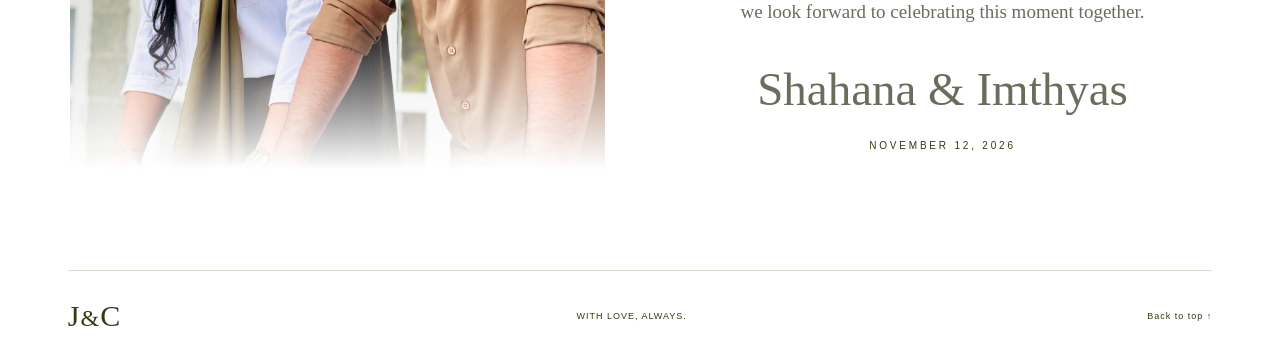
==== commit 04350b85: "Update countdown and wedding website" ====
--- a/public/index.html
+++ b/public/index.html
@@ -3,8 +3,8 @@
 <head>
   <meta charset="utf-8"><meta name="viewport" content="width=device-width, initial-scale=1">
   <meta name="theme-color" content="#343b16">
-  <meta name="description" content="An invitation to celebrate the wedding of James and Claire. Discover our story, celebration details, and RSVP.">
-  <title>James & Claire — A day, a lifetime</title>
+  <meta name="description" content="An invitation to celebrate the wedding of Shahana and Imthyas. Discover our story, celebration details, and RSVP.">
+  <title>Shahana & Imthyas — A day, a lifetime</title>
   <link rel="icon" href="assets/favicon.svg" type="image/svg+xml">
   <link rel="stylesheet" href="assets/fonts.css"><link rel="stylesheet" href="style.css">
   <script src="config.js" defer></script><script src="app.js" defer></script>
@@ -12,19 +12,19 @@
 <body>
 <a class="skip" href="#main">Skip to content</a>
 <header class="header">
-  <a class="monogram" href="#home" aria-label="Back to invitation">J<span>&</span>C</a>
+  <a class="monogram" href="#home" aria-label="Back to invitation">S<span> &</span> I</a>
   <nav class="desktop-nav" aria-label="Main navigation"><a href="#story">Our story</a><a href="#celebration">The celebration</a><a href="#gallery">Memories</a></nav>
   <a class="nav-rsvp" href="#rsvp">Kindly Let Us Know <span aria-hidden="true">↗</span></a>
   <button class="menu-toggle" aria-haspopup="dialog" aria-label="Open navigation">Menu <span aria-hidden="true">☰</span></button>
 </header>
-<dialog class="menu-dialog" aria-label="Navigation"><button class="menu-close" aria-label="Close navigation">Close ×</button><nav aria-label="Mobile navigation"><a href="#home">The invitation</a><a href="#story">Our story</a><a href="#celebration">The celebration</a><a href="#gallery">Memories</a></nav><p data-names>James & Claire</p></dialog>
+<dialog class="menu-dialog" aria-label="Navigation"><button class="menu-close" aria-label="Close navigation">Close ×</button><nav aria-label="Mobile navigation"><a href="#home">The invitation</a><a href="#story">Our story</a><a href="#celebration">The celebration</a><a href="#gallery">Memories</a></nav><p data-names>Shahana & Imthyas</p></dialog>
 <main id="main">
 <section class="hero section" id="home" aria-labelledby="hero-title">
   <div class="hero-copy">
     <img class="botanical" src="assets/botanical.webp" width="249" height="78" alt="">
     <p class="eyebrow">Together with our families</p>
     <h1 id="hero-title">SAVE <em>the</em> DATE</h1>
-    <p class="script names" data-names>James & Claire</p>
+    <p class="script names" data-names>Shahana & Imthyas</p>
     <div class="date-line"><span></span><p data-date>May 21, 2027</p><span></span></div>
     <p class="location" data-location>Santa Barbara, California</p>
     
@@ -45,12 +45,12 @@
 </section>
 <section class="story section" id="story" aria-labelledby="story-title">
  <div class="story-photo reveal"><img src="assets/story.webp" loading="lazy" width="138" height="250" alt="Bride and groom together beneath a flowing veil"><span class="image-note script">My favourite place is with you.</span></div>
- <div class="story-copy reveal"><h2 id="story-title">A LITTLE CHANCE.<br>A LIFETIME OF <em>love.</em></h2><div class="small-rule"></div><p>Some moments change everything. A conversation that lasts a little longer. A laugh that feels like home. A person who makes the ordinary feel extraordinary.</p><p>Now, our favourite chapter begins. With full hearts, we invite you to be part of the day we promise each other all our tomorrows.</p><p class="script signature" data-names>James & Claire</p></div>
+ <div class="story-copy reveal"><h2 id="story-title">A LITTLE CHANCE.<br>A LIFETIME OF <em>love.</em></h2><div class="small-rule"></div><p>Some moments change everything. A conversation that lasts a little longer. A laugh that feels like home. A person who makes the ordinary feel extraordinary.</p><p>Now, our favourite chapter begins. With full hearts, we invite you to be part of the day we promise each other all our tomorrows.</p><p class="script signature" data-names>Shahana & Imthyas</p></div>
 </section>
 <section class="celebration section" id="celebration" aria-labelledby="celebration-title">
  <div class="section-heading reveal"><h2 id="celebration-title">ONE BEAUTIFUL DAY.<br><em>All our favourite people.</em></h2><p data-date>May 21, 2027</p></div>
  <div class="celebration-grid">
-  <div class="venue-card reveal"><p class="eyebrow">The venue</p><h3 class="script" data-venue>Golden Oak Gardens</h3><p class="venue-address" data-address>1284 Valley Crest Road, Santa Barbara, CA 93108</p><div class="venue-photo"><img src="assets/venue.webp" loading="lazy" width="246" height="229" alt="An intimate garden venue with tables and warm string lights"><a id="directions" class="button light" target="_blank" rel="noopener noreferrer" href="https://www.google.com/maps/search/?api=1&query=Golden+Oak+Gardens+Santa+Barbara">Get directions ↗</a></div></div>
+  <div class="venue-card reveal"><p class="eyebrow">The venue</p><h3 class="script" data-venue>Golden Oak Gardens</h3><p class="venue-address" data-address>1284 Valley Crest Road, Santa Barbara, CA 93108</p><div class="venue-photo"><img src="assets/venue.webp" loading="lazy" width="246" height="229" alt="An intimate garden venue with tables and warm string lights"><a id="directions" class="button light" target="_blank" rel="noopener noreferrer" href="https://maps.app.goo.gl/emFrL9A1Fai1e2eX9?g_st=iw">Get directions ↗</a></div></div>
  </div>
 </section>
 <section class="gallery section" id="gallery" aria-labelledby="gallery-title"><div class="section-heading reveal"><<h2 id="gallery-title">THE LITTLE THINGS.<br><em>The everything.</em></h2><p>A few frames from a love we'll keep choosing.</p></div><div class="gallery-grid"><button class="gallery-item reveal" data-image="assets/couple.webp" data-caption="A little closer, always." aria-label="View garden portrait"><img src="assets/couple.webp" alt="Couple together in a garden" loading="lazy" width="139" height="215"><span>01 / Together <b aria-hidden="true">↗</b></span></button><button class="gallery-item reveal" data-image="assets/landscape.webp" data-caption="With you, wherever we go." aria-label="View mountain portrait"><img src="assets/landscape.webp" alt="Newlyweds embracing above a mountain lake" loading="lazy" width="138" height="188"><span>02 / Everywhere <b aria-hidden="true">↗</b></span></button><button class="gallery-item reveal" data-image="assets/party.webp" data-caption="Surrounded by our favourite people." aria-label="View wedding party"><img src="assets/party.webp" alt="The couple surrounded by their wedding party" loading="lazy" width="249" height="167"><span>03 / OURSELVES <b aria-hidden="true">↗</b></span></button></div></section>
@@ -61,7 +61,7 @@
          loading="lazy" width="249" height="78">
   </div>
 </section>
-<section class="closing section" aria-labelledby="closing-title"><img class="closing-image" src="assets/landscape.webp" loading="lazy" alt="The couple overlooking a peaceful mountain lake" width="138" height="188"><div class="closing-copy reveal"><img class="botanical" src="assets/botanical.webp" loading="lazy" width="249" height="78" alt=""><h2 class="script" id="closing-title">Thank You</h2><p>With love and gratitude,<br>we look forward to celebrating this moment together.</p><p class="script closing-names" data-names>James & Claire</p><p class="eyebrow" data-date>May 21, 2027</p></div></section>
+<section class="closing section" aria-labelledby="closing-title"><img class="closing-image" src="assets/landscape.webp" loading="lazy" alt="The couple overlooking a peaceful mountain lake" width="138" height="188"><div class="closing-copy reveal"><img class="botanical" src="assets/botanical.webp" loading="lazy" width="249" height="78" alt=""><h2 class="script" id="closing-title">Thank You</h2><p>With love and gratitude,<br>we look forward to celebrating this moment together.</p><p class="script closing-names" data-names>Shahana & Imthyas</p><p class="eyebrow" data-date>May 21, 2027</p></div></section>
 </main><footer><a class="monogram" href="#home" aria-label="Back to top">J<span>&</span>C</a><p>WITH LOVE, ALWAYS.</p><a href="#home">Back to top ↑</a></footer>
 <dialog id="lightbox" aria-label="Wedding photograph"><button class="lightbox-close" aria-label="Close photograph">×</button><button class="lightbox-prev" aria-label="Previous photograph">←</button><figure><img id="lightbox-image" alt=""><figcaption id="lightbox-caption"></figcaption></figure><button class="lightbox-next" aria-label="Next photograph">→</button></dialog>
 </body></html>
--- a/public/style.css
+++ b/public/style.css
@@ -363,3 +363,13 @@
     padding-top: 20px !important;
     padding-bottom: 20px !important;
 }
+/* Countdown number visibility fix */
+.countdown strong {
+    display: block !important;
+    visibility: visible !important;
+    opacity: 1 !important;
+    color: var(--olive, #1f230c) !important;
+    font-size: 32px !important;
+    line-height: 1.2 !important;
+    min-height: 40px;
+}
